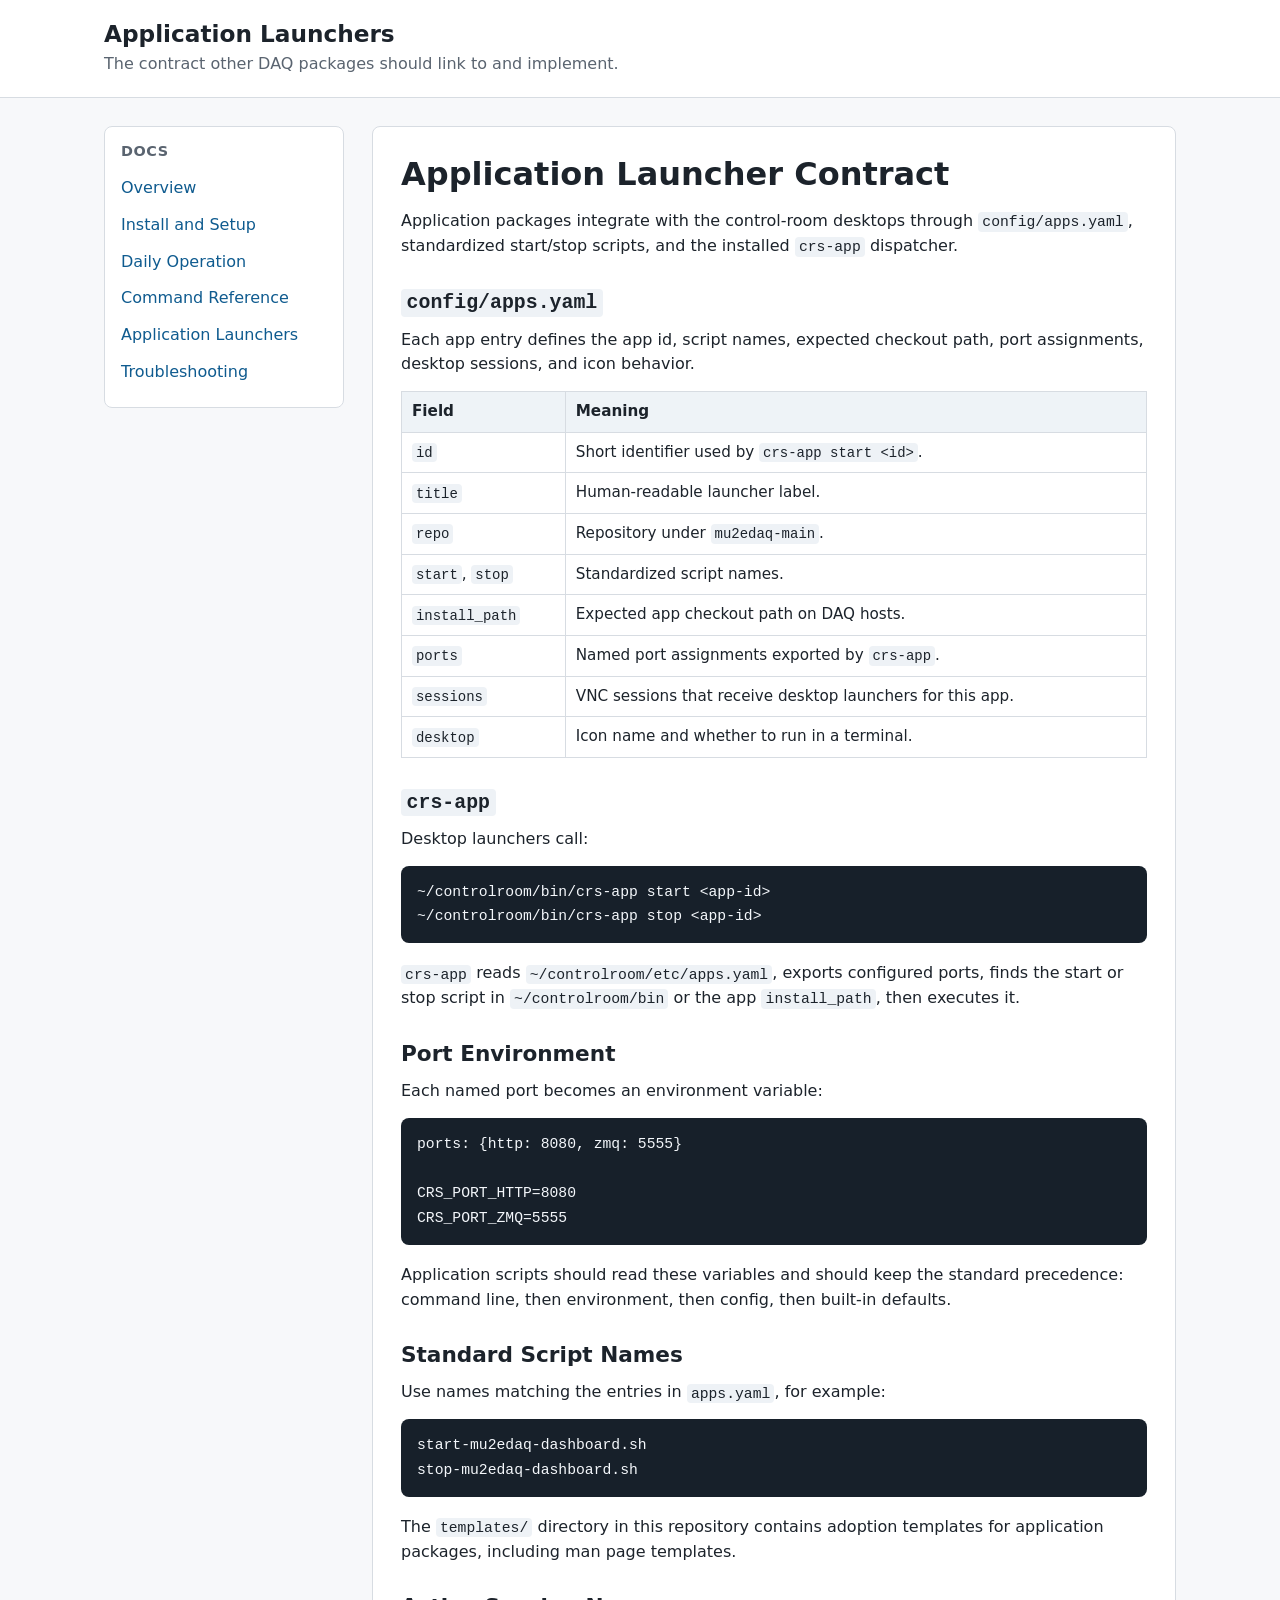
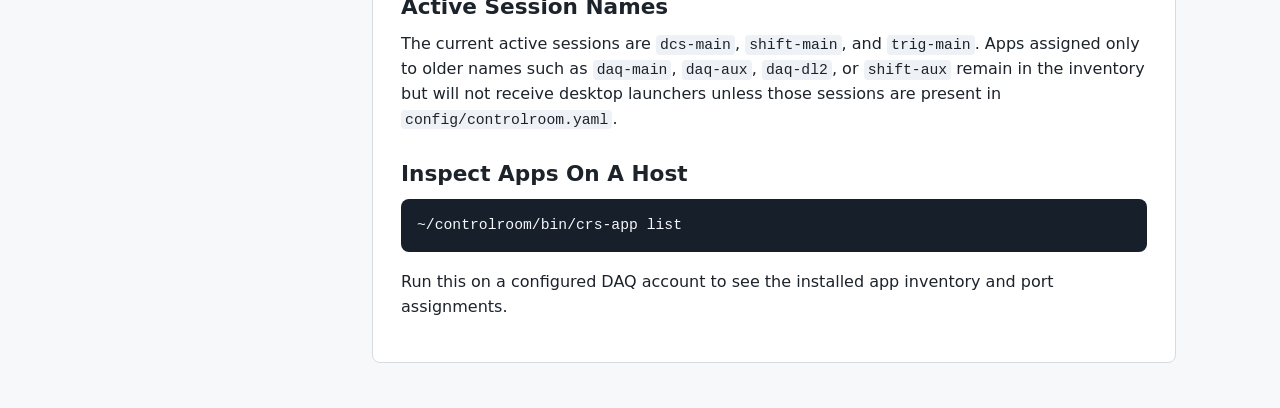
==== doc/apps.html @ 19ea6282 "Add documentation site for control room setup Co-Authored-By: Claude Sonnet 5 <noreply@anthropic.com" ====
<!doctype html>
<html lang="en">
<head>
  <meta charset="utf-8">
  <meta name="viewport" content="width=device-width, initial-scale=1">
  <title>Application Launchers - Mu2e DAQ Control Room Setup</title>
  <link rel="stylesheet" href="assets/site.css">
</head>
<body>
  <header class="site-header"><div class="header-inner"><h1 class="site-title">Application Launchers</h1><p class="site-subtitle">The contract other DAQ packages should link to and implement.</p></div></header>
  <div class="layout">
    <nav class="sidebar" aria-label="Documentation">
      <h2>Docs</h2>
      <a href="index.html">Overview</a>
      <a href="install.html">Install and Setup</a>
      <a href="operations.html">Daily Operation</a>
      <a href="commands.html">Command Reference</a>
      <a href="apps.html">Application Launchers</a>
      <a href="troubleshooting.html">Troubleshooting</a>
    </nav>
    <main class="content">
      <h1>Application Launcher Contract</h1>
      <p>Application packages integrate with the control-room desktops through <code>config/apps.yaml</code>, standardized start/stop scripts, and the installed <code>crs-app</code> dispatcher.</p>

      <h2 id="apps-yaml"><code>config/apps.yaml</code></h2>
      <p>Each app entry defines the app id, script names, expected checkout path, port assignments, desktop sessions, and icon behavior.</p>
      <table>
        <thead><tr><th>Field</th><th>Meaning</th></tr></thead>
        <tbody>
          <tr><td><code>id</code></td><td>Short identifier used by <code>crs-app start &lt;id&gt;</code>.</td></tr>
          <tr><td><code>title</code></td><td>Human-readable launcher label.</td></tr>
          <tr><td><code>repo</code></td><td>Repository under <code>mu2edaq-main</code>.</td></tr>
          <tr><td><code>start</code>, <code>stop</code></td><td>Standardized script names.</td></tr>
          <tr><td><code>install_path</code></td><td>Expected app checkout path on DAQ hosts.</td></tr>
          <tr><td><code>ports</code></td><td>Named port assignments exported by <code>crs-app</code>.</td></tr>
          <tr><td><code>sessions</code></td><td>VNC sessions that receive desktop launchers for this app.</td></tr>
          <tr><td><code>desktop</code></td><td>Icon name and whether to run in a terminal.</td></tr>
        </tbody>
      </table>

      <h2 id="crs-app"><code>crs-app</code></h2>
      <p>Desktop launchers call:</p>
      <pre><code>~/controlroom/bin/crs-app start &lt;app-id&gt;
~/controlroom/bin/crs-app stop &lt;app-id&gt;</code></pre>
      <p><code>crs-app</code> reads <code>~/controlroom/etc/apps.yaml</code>, exports configured ports, finds the start or stop script in <code>~/controlroom/bin</code> or the app <code>install_path</code>, then executes it.</p>

      <h2 id="port-environment">Port Environment</h2>
      <p>Each named port becomes an environment variable:</p>
      <pre><code>ports: {http: 8080, zmq: 5555}

CRS_PORT_HTTP=8080
CRS_PORT_ZMQ=5555</code></pre>
      <p>Application scripts should read these variables and should keep the standard precedence: command line, then environment, then config, then built-in defaults.</p>

      <h2 id="standard-script-names">Standard Script Names</h2>
      <p>Use names matching the entries in <code>apps.yaml</code>, for example:</p>
      <pre><code>start-mu2edaq-dashboard.sh
stop-mu2edaq-dashboard.sh</code></pre>
      <p>The <code>templates/</code> directory in this repository contains adoption templates for application packages, including man page templates.</p>

      <h2 id="active-sessions">Active Session Names</h2>
      <p>The current active sessions are <code>dcs-main</code>, <code>shift-main</code>, and <code>trig-main</code>. Apps assigned only to older names such as <code>daq-main</code>, <code>daq-aux</code>, <code>daq-dl2</code>, or <code>shift-aux</code> remain in the inventory but will not receive desktop launchers unless those sessions are present in <code>config/controlroom.yaml</code>.</p>

      <h2 id="host-check">Inspect Apps On A Host</h2>
      <pre><code>~/controlroom/bin/crs-app list</code></pre>
      <p>Run this on a configured DAQ account to see the installed app inventory and port assignments.</p>
    </main>
  </div>
</body>
</html>
---- doc/assets/site.css ----
:root {
  color-scheme: light;
  --bg: #f7f8fa;
  --panel: #ffffff;
  --text: #1c232b;
  --muted: #5a6470;
  --line: #d7dce2;
  --accent: #0f5b8f;
  --accent-dark: #0a3f64;
  --code-bg: #eef2f6;
}

* {
  box-sizing: border-box;
}

body {
  margin: 0;
  background: var(--bg);
  color: var(--text);
  font: 16px/1.55 system-ui, -apple-system, BlinkMacSystemFont, "Segoe UI", sans-serif;
}

a {
  color: var(--accent);
}

a:hover {
  color: var(--accent-dark);
}

.site-header {
  background: var(--panel);
  border-bottom: 1px solid var(--line);
}

.header-inner {
  max-width: 1120px;
  margin: 0 auto;
  padding: 20px 24px;
}

.site-title {
  margin: 0;
  font-size: 1.45rem;
}

.site-subtitle {
  margin: 4px 0 0;
  color: var(--muted);
}

.layout {
  display: grid;
  grid-template-columns: 240px minmax(0, 1fr);
  gap: 28px;
  max-width: 1120px;
  margin: 0 auto;
  padding: 28px 24px 48px;
}

.sidebar {
  align-self: start;
  position: sticky;
  top: 16px;
  background: var(--panel);
  border: 1px solid var(--line);
  border-radius: 8px;
  padding: 16px;
}

.sidebar h2 {
  margin: 0 0 10px;
  font-size: 0.9rem;
  color: var(--muted);
  text-transform: uppercase;
  letter-spacing: 0.04em;
}

.sidebar a {
  display: block;
  padding: 6px 0;
  text-decoration: none;
}

.content {
  min-width: 0;
  background: var(--panel);
  border: 1px solid var(--line);
  border-radius: 8px;
  padding: 28px;
}

h1,
h2,
h3 {
  line-height: 1.2;
}

h1 {
  margin: 0 0 16px;
  font-size: 2rem;
}

h2 {
  margin: 30px 0 12px;
  font-size: 1.35rem;
}

h3 {
  margin: 22px 0 8px;
  font-size: 1.05rem;
}

p {
  margin: 0 0 14px;
}

ul,
ol {
  padding-left: 22px;
}

li {
  margin: 4px 0;
}

code {
  background: var(--code-bg);
  border-radius: 4px;
  padding: 0.12em 0.28em;
  font-family: ui-monospace, SFMono-Regular, Menlo, Consolas, monospace;
  font-size: 0.92em;
}

pre {
  margin: 12px 0 18px;
  overflow-x: auto;
  background: #17202a;
  color: #f4f7fb;
  border-radius: 8px;
  padding: 14px 16px;
}

pre code {
  background: transparent;
  color: inherit;
  padding: 0;
}

table {
  width: 100%;
  border-collapse: collapse;
  margin: 12px 0 18px;
  font-size: 0.95rem;
}

th,
td {
  border: 1px solid var(--line);
  padding: 8px 10px;
  text-align: left;
  vertical-align: top;
}

th {
  background: #eef3f7;
}

.notice {
  border-left: 4px solid var(--accent);
  background: #eef6fb;
  padding: 12px 14px;
  margin: 16px 0;
}

.link-grid {
  display: grid;
  grid-template-columns: repeat(auto-fit, minmax(220px, 1fr));
  gap: 12px;
  margin: 18px 0;
}

.link-card {
  display: block;
  border: 1px solid var(--line);
  border-radius: 8px;
  padding: 14px;
  text-decoration: none;
  background: #fbfcfd;
}

.link-card strong {
  display: block;
  color: var(--accent-dark);
}

.link-card span {
  display: block;
  margin-top: 4px;
  color: var(--muted);
}

.footer {
  max-width: 1120px;
  margin: 0 auto;
  padding: 0 24px 28px;
  color: var(--muted);
  font-size: 0.9rem;
}

@media (max-width: 760px) {
  .layout {
    grid-template-columns: 1fr;
    padding: 18px 14px 36px;
  }

  .sidebar {
    position: static;
  }

  .content {
    padding: 20px;
  }

  h1 {
    font-size: 1.65rem;
  }
}
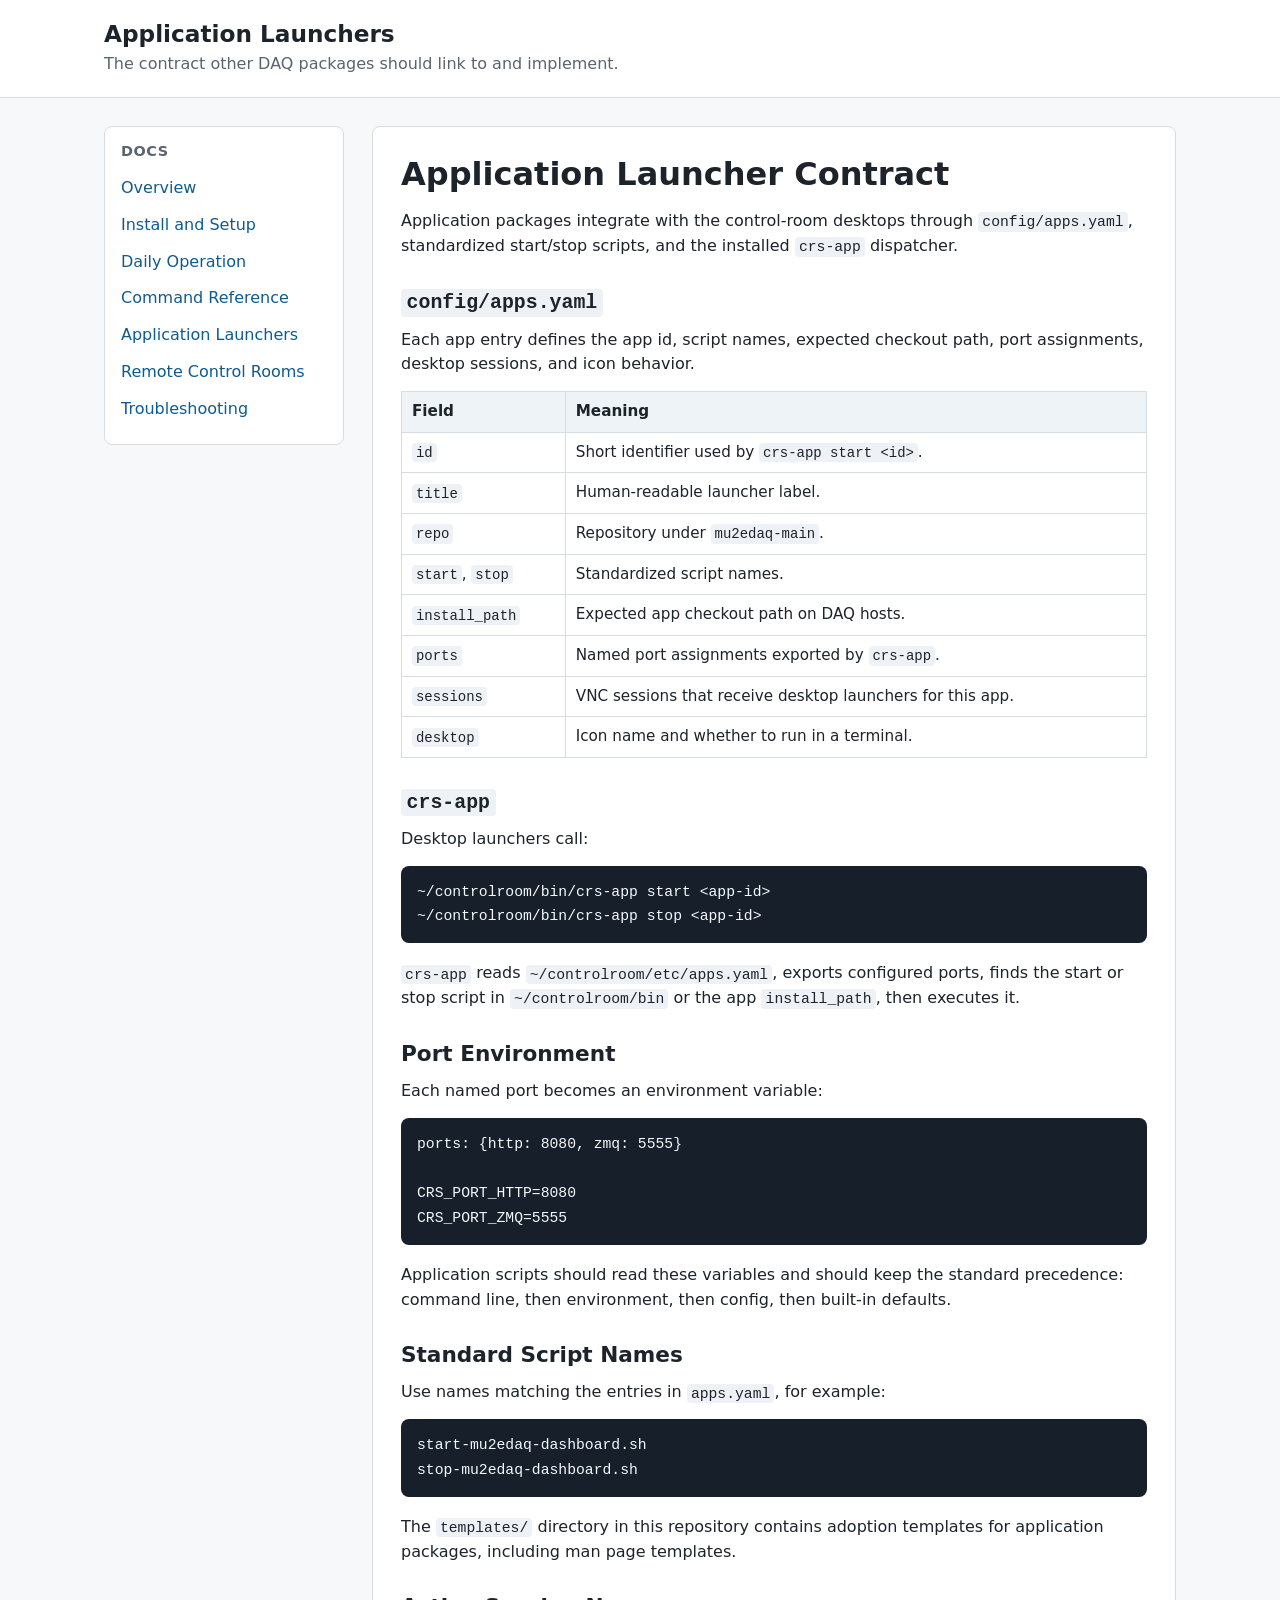
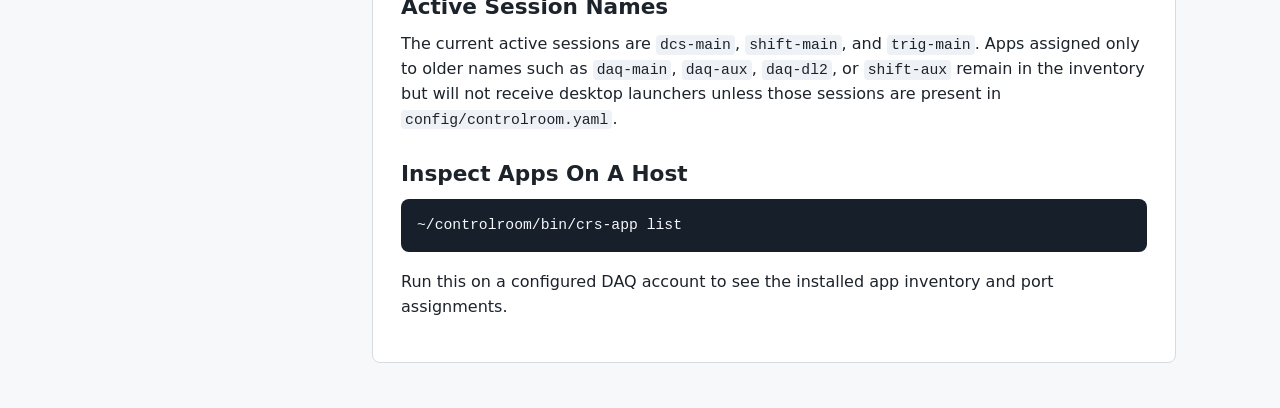
==== commit 35a5633d: "Document remote control rooms remote-site/README.md is the guide: what it does and never does, prere" ====
--- a/doc/apps.html
+++ b/doc/apps.html
@@ -16,6 +16,7 @@
       <a href="operations.html">Daily Operation</a>
       <a href="commands.html">Command Reference</a>
       <a href="apps.html">Application Launchers</a>
+      <a href="remote-site.html">Remote Control Rooms</a>
       <a href="troubleshooting.html">Troubleshooting</a>
     </nav>
     <main class="content">
